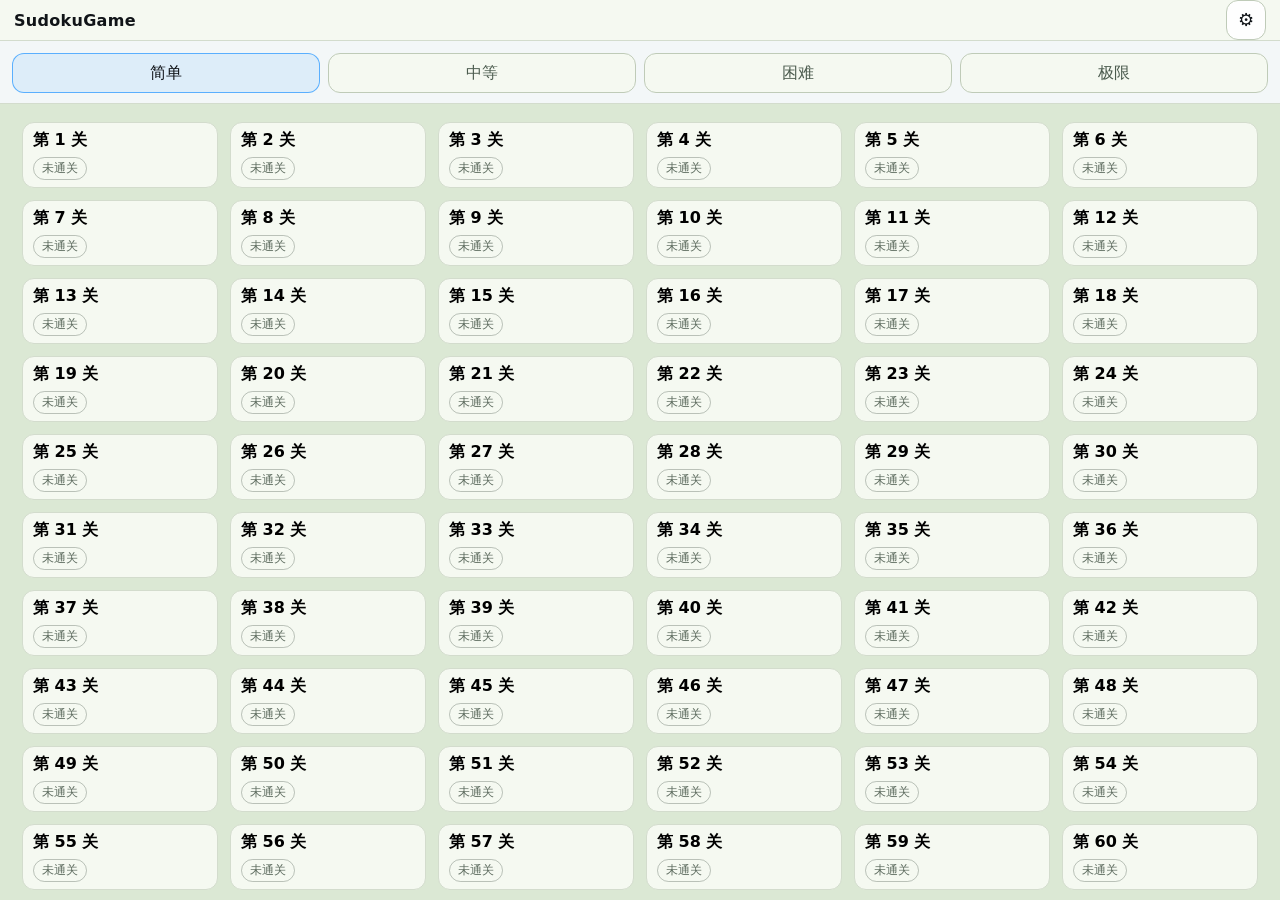
==== SudokuGame - beta/index.html @ 847280d6 "用于测试网站可用性的Beta版本" ====
<!doctype html>
<html lang="zh-CN">
  <head>
    <meta charset="UTF-8" />
    <meta name="viewport" content="width=device-width, initial-scale=1, viewport-fit=cover" />
    <title>SudokuGame</title>
    <link rel="stylesheet" href="./styles.css" />
    <script defer src="./levels.js"></script>
    <script defer src="./app.js"></script>
  </head>
  <body>
    <div id="app">
      <div id="screen-levels" class="screen">
        <header class="topbar">
          <div class="topbar-left">
            <div class="brand">SudokuGame</div>
          </div>
          <div class="topbar-center">
            <div id="levels-status" class="levels-status"></div>
          </div>
          <div class="topbar-right">
            <button id="btn-settings" class="icon-btn" type="button" aria-label="设置">
              <span class="icon">⚙</span>
            </button>
          </div>
        </header>

        <div class="levels">
          <div class="difficulty-tabs" id="difficulty-tabs"></div>
          <div class="levels-scroll" id="levels-scroll">
            <div class="levels-spacer" id="levels-spacer"></div>
            <div class="levels-viewport" id="levels-viewport"></div>
          </div>
        </div>
      </div>

      <div id="screen-game" class="screen hidden">
        <header class="topbar">
          <div class="topbar-left">
            <button id="btn-back" class="icon-btn" type="button" aria-label="返回">
              <span class="icon">←</span>
            </button>
            <div id="game-difficulty" class="pill"></div>
          </div>
          <div class="topbar-center">
            <div id="game-timer" class="timer">00:00</div>
          </div>
          <div class="topbar-right">
            <button id="btn-pause" class="icon-btn" type="button" aria-label="暂停">
              <span class="icon">⏸</span>
            </button>
            <button id="btn-settings-2" class="icon-btn" type="button" aria-label="设置">
              <span class="icon">⚙</span>
            </button>
          </div>
        </header>

        <main class="game">
          <div id="board" class="board" aria-label="数独棋盘"></div>

          <div class="controls">
            <div id="pad" class="pad" aria-label="数字键盘"></div>
            <div class="actions">
              <button id="btn-erase" class="action-btn" type="button">擦除</button>
              <button id="btn-undo" class="action-btn" type="button">撤回</button>
              <button id="btn-hint" class="action-btn" type="button">提示</button>
              <button id="btn-note" class="action-btn" type="button">笔记</button>
            </div>
          </div>
        </main>

        <div id="pause-overlay" class="overlay hidden" role="dialog" aria-modal="true">
          <div class="overlay-card">
            <div class="overlay-title">已暂停</div>
            <button id="btn-resume" class="primary-btn" type="button">继续</button>
            <button id="btn-restart" class="ghost-btn" type="button">重玩本局</button>
            <button id="btn-pause-settings" class="ghost-btn" type="button">设置</button>
            <button id="btn-exit" class="ghost-btn" type="button">退出本局</button>
          </div>
        </div>
      </div>

      <div id="settings-modal" class="modal hidden" role="dialog" aria-modal="true">
        <div class="modal-card">
          <div class="modal-header">
            <div class="modal-title">设置</div>
            <button id="btn-settings-close" class="icon-btn" type="button" aria-label="关闭">
              <span class="icon">✕</span>
            </button>
          </div>
          <div class="modal-body">
            <div class="setting-row">
              <div class="setting-label">音效</div>
              <label class="switch">
                <input id="setting-sound" type="checkbox" />
                <span class="slider"></span>
              </label>
            </div>
            <div class="setting-row">
              <div class="setting-label">界面亮度</div>
              <div style="display:flex; align-items:center; gap:10px">
                <input id="setting-brightness" type="range" min="70" max="110" step="1" />
                <div id="setting-brightness-value" class="pill">100%</div>
              </div>
            </div>
            <div class="setting-row">
              <div class="setting-label">突出显示区域</div>
              <label class="switch">
                <input id="setting-highlight-region" type="checkbox" />
                <span class="slider"></span>
              </label>
            </div>
            <div class="setting-row">
              <div class="setting-label">突出相同数字</div>
              <label class="switch">
                <input id="setting-highlight-same" type="checkbox" />
                <span class="slider"></span>
              </label>
            </div>
            <div class="setting-row">
              <div class="setting-label">突出相同笔记</div>
              <label class="switch">
                <input id="setting-highlight-same-notes" type="checkbox" />
                <span class="slider"></span>
              </label>
            </div>
            <div id="setting-row-highlight-same-notes-mode" class="setting-row">
              <div class="setting-label">突出相同笔记：数字</div>
              <label class="switch">
                <input id="setting-highlight-same-notes-digit" type="checkbox" />
                <span class="slider"></span>
              </label>
            </div>
            <div class="setting-row">
              <div class="setting-label">双击自动填入唯一笔记</div>
              <label class="switch">
                <input id="setting-double-click-fill-note" type="checkbox" />
                <span class="slider"></span>
              </label>
            </div>
            <div class="setting-row">
              <div class="setting-label">高亮唯一数</div>
              <label class="switch">
                <input id="setting-highlight-unique" type="checkbox" />
                <span class="slider"></span>
              </label>
            </div>
            <div class="setting-row">
              <div class="setting-label">选数优先</div>
              <label class="switch">
                <input id="setting-number-first" type="checkbox" />
                <span class="slider"></span>
              </label>
            </div>

            <div class="divider"></div>

            <div class="setting-row">
              <button id="btn-export" class="ghost-btn" type="button">导出分享码</button>
              <button id="btn-import" class="ghost-btn" type="button">导入分享码</button>
            </div>
            <div class="setting-row">
              <button id="btn-reset" class="danger-btn" type="button">清空本地数据</button>
            </div>
          </div>
        </div>
        <div id="modal-backdrop" class="modal-backdrop"></div>
      </div>

      <div id="toast" class="toast hidden"></div>
    </div>
  </body>
</html>
---- SudokuGame - beta/styles.css ----
:root{
  --bg-base:#DBE8D4;
  --panel-base:#f5f9f1;
  --panel2-base:#edf4e6;
  --line-base:#bfcbb8;
  --line2-base:#d3dccd;
  --bg:var(--bg-base);
  --panel:var(--panel-base);
  --panel2:var(--panel2-base);
  --text:#101418;
  --muted:#4b5b4e;
  --line:var(--line-base);
  --line2:var(--line2-base);
  --accent:#3aa0ff;
  --good:#2f743f;
  --bad:#ff4d4d;
  --sel-empty:#307D45;
  --sel-fill:#307D45;
  --sel-fill-text:#ffffff;
  --affect:#C7ECC1;
  --same:#74B118;
  --given:#101418;
  --user:#0a6e33;
  --note:#6e7b70;
  --note-same:#74B118;
  --shadow:0 10px 30px rgba(0,0,0,.12);
  --ui-brightness:1;
}

*{box-sizing:border-box}
html,body{height:100%; overflow-x:hidden}
body{
  margin:0;
  font-family:system-ui,-apple-system,Segoe UI,Roboto,Helvetica,Arial,"PingFang SC","Microsoft YaHei",sans-serif;
  background:var(--bg);
  color:var(--text);
  -webkit-tap-highlight-color:transparent;
  user-select:none;
}

button,input{font:inherit}

.hidden{display:none !important}

#app{
  height:100%;
  display:flex;
  flex-direction:column;
  background:var(--bg);
  filter:brightness(var(--ui-brightness));
  overflow-x:hidden;
}
.screen{height:100%; display:flex; flex-direction:column}

.topbar{
  height:56px;
  padding:0 14px;
  display:flex;
  align-items:center;
  justify-content:space-between;
  background:var(--panel);
  border-bottom:1px solid var(--line2);
}
.topbar-left,.topbar-center,.topbar-right{display:flex; align-items:center; gap:10px; min-width:0}
.brand{font-weight:700; letter-spacing:.3px}
.icon-btn{
  height:40px;
  min-width:40px;
  padding:0 10px;
  border-radius:12px;
  border:1px solid var(--line);
  background:rgba(255,255,255,.9);
  color:var(--text);
}
.icon{font-size:18px; line-height:1}
.pill{
  padding:6px 10px;
  border-radius:999px;
  border:1px solid var(--line);
  background:var(--panel2);
  color:var(--muted);
  font-size:12px;
  max-width:52vw;
  overflow:hidden;
  text-overflow:ellipsis;
  white-space:nowrap;
}
.timer{font-variant-numeric:tabular-nums; font-weight:700}
.levels-status{
  font-variant-numeric:tabular-nums;
  font-weight:750;
  color:rgba(10, 110, 51, .9);
}

.levels{flex:1; display:flex; flex-direction:column}
.difficulty-tabs{
  position:sticky;
  top:0;
  z-index:2;
  display:flex;
  gap:8px;
  padding:12px 12px 10px;
  background:rgba(246,248,251,.92);
  border-bottom:1px solid var(--line2);
}
.tab{
  flex:1;
  height:40px;
  border-radius:12px;
  border:1px solid var(--line);
  background:var(--panel);
  color:var(--muted);
}
.tab.active{
  border-color:rgba(58,160,255,.8);
  color:var(--text);
  background:rgba(58,160,255,.12);
}
.levels-scroll{
  flex:1;
  overflow:auto;
  padding:18px 22px 26px;
  position:relative;
}
.levels-spacer{height:0}
.levels-viewport{
  position:absolute;
  left:22px;
  right:22px;
  top:18px;
  display:grid;
  gap:12px;
}
.level-tile{
  display:flex;
  flex-direction:column;
  align-items:flex-start;
  justify-content:center;
  padding:8px 10px;
  border-radius:12px;
  border:1px solid var(--line2);
  background:var(--panel);
}
.level-tile:active{transform:translateY(1px)}
.level-tile .level-title{font-weight:750}
.level-tile .level-meta{margin-top:6px}
.level-row{
  height:44px;
  display:flex;
  align-items:center;
  justify-content:space-between;
  padding:0 12px;
  border-radius:12px;
  border:1px solid var(--line2);
  background:var(--panel);
  margin-bottom:10px;
}
.level-row:active{transform:translateY(1px)}
.level-title{font-weight:650}
.level-meta{display:flex; gap:8px; align-items:center; font-size:12px}
.tag{padding:2px 8px; border-radius:999px; border:1px solid var(--line); color:var(--muted)}
.tag.bad{border-color:rgba(75, 91, 78, .35); color:rgba(75, 91, 78, .9)}
.tag.good{border-color:rgba(47, 116, 63, .45); color:#0a6e33}
.tag.playing{border-color:rgba(58,160,255,.55); color:#1c6fd1}

.game{
  flex:1;
  display:flex;
  flex-direction:column;
  align-items:stretch;
  width:min(100vw,520px);
  margin:0 auto;
  padding:14px 12px 18px;
  gap:12px;
}
.board{
  width:100%;
  aspect-ratio:1/1;
  background:var(--bg);
  border:2px solid var(--line);
  border-radius:16px;
  display:grid;
  grid-template-columns:repeat(9,1fr);
  grid-template-rows:repeat(9,1fr);
  overflow:hidden;
}
.cell{
  position:relative;
  border:1px solid rgba(42, 63, 42, .14);
  background:var(--bg);
  display:flex;
  align-items:center;
  justify-content:center;
  font-size:22px;
  font-weight:750;
  color:var(--given);
}
.cell.given{color:var(--given)}
.cell.user{color:var(--user)}
.cell.error{
  background:rgba(255,77,77,.28);
  color:#fff;
}
.cell.conflict{outline:2px solid rgba(255,77,77,.8); outline-offset:-2px}
.cell.conflict:not(.error){color:#d11a1a}
.cell.sel-empty{background:var(--sel-empty)}
.cell.sel-fill{background:var(--sel-fill); color:var(--sel-fill-text)}
.cell.affect{background:var(--affect)}
.cell.same{background:var(--same); color:#fff}
.cell.note-highlight{background:rgba(142, 183, 89, .22)}
.cell.error.sel-empty,
.cell.error.sel-fill,
.cell.error.affect,
.cell.error.same,
.cell.error.note-highlight{
  background:rgba(255,77,77,.28);
  color:#fff;
}

.cell.bright{filter:brightness(1.1)}
.cell .notes{
  position:absolute;
  inset:4px;
  display:grid;
  grid-template-columns:repeat(3,1fr);
  grid-template-rows:repeat(3,1fr);
  font-size:10px;
  line-height:1;
  color:var(--note);
  font-weight:650;
  pointer-events:none;
}
.cell .notes span{
  display:flex;
  align-items:center;
  justify-content:center;
  opacity:.9;
}
.cell .notes span.on{color:var(--note); opacity:1}
.cell .notes span.same-note{color:var(--note-same); opacity:1; filter:brightness(1.05)}
.cell.sel-empty{color:#fff}
.cell.sel-empty .notes{color:rgba(255,255,255,.65)}
.cell.sel-empty .notes span.on{color:#fff; opacity:1}

.cell:nth-child(9n+3),
.cell:nth-child(9n+6){border-right:2px solid rgba(15, 22, 29, .18)}
.cell:nth-child(n+19):nth-child(-n+27),
.cell:nth-child(n+46):nth-child(-n+54){border-bottom:2px solid rgba(15, 22, 29, .18)}

.controls{
  width:100%;
  display:flex;
  flex-direction:column;
  gap:10px;
}
.pad{
  display:grid;
  grid-template-columns:repeat(9,minmax(0,1fr));
  gap:8px;
}
.pad-btn{
  height:44px;
  min-width:0;
  padding:0;
  border-radius:12px;
  border:1px solid var(--line);
  background:var(--panel);
  color:var(--text);
  font-weight:800;
}
.pad-btn.off{opacity:.35}
.pad-btn.locked{
  border-color:rgba(58,160,255,.85);
  background:rgba(58,160,255,.15);
}
.pad.note .pad-btn{
  border-color:rgba(28, 111, 209, .55);
  color:#0b4aa2;
}
.actions{
  display:grid;
  grid-template-columns:repeat(4,minmax(0,1fr));
  gap:8px;
}
.action-btn{
  height:44px;
  min-width:0;
  border-radius:12px;
  border:1px solid var(--line);
  background:var(--panel);
  color:var(--text);
  font-weight:650;
}
.action-btn.primary{
  border-color:rgba(58,160,255,.85);
  background:rgba(58,160,255,.15);
}

.overlay{
  position:fixed;
  inset:0;
  background:rgba(0,0,0,.32);
  display:flex;
  align-items:center;
  justify-content:center;
  padding:18px;
  z-index:10;
}
.overlay-card{
  width:min(92vw,420px);
  border-radius:18px;
  border:1px solid var(--line);
  background:var(--panel);
  box-shadow:var(--shadow);
  padding:16px;
  display:flex;
  flex-direction:column;
  gap:12px;
}
.overlay-title{font-size:18px; font-weight:800}
.primary-btn,.ghost-btn,.danger-btn{
  height:44px;
  border-radius:12px;
  border:1px solid var(--line);
  background:var(--panel);
  color:var(--text);
  font-weight:700;
}
.primary-btn{
  border-color:rgba(58,160,255,.9);
  background:rgba(58,160,255,.18);
}
.danger-btn{
  border-color:rgba(255,77,77,.8);
  background:rgba(255,77,77,.12);
}

.modal{position:fixed; inset:0; z-index:20}
.modal-backdrop{position:absolute; inset:0; background:rgba(0,0,0,.55)}
.modal-card{
  position:absolute;
  left:50%;
  top:50%;
  transform:translate(-50%,-50%);
  width:min(92vw,460px);
  border-radius:18px;
  border:1px solid var(--line);
  background:var(--panel);
  box-shadow:var(--shadow);
  padding:14px 14px 12px;
  z-index:1;
}
.modal-header{display:flex; align-items:center; justify-content:space-between; gap:10px; padding-bottom:8px}
.modal-title{font-size:18px; font-weight:800}
.modal-body{display:flex; flex-direction:column; gap:12px; padding-top:6px}
.divider{height:1px; background:var(--line2); margin:6px 0}

.setting-row{display:flex; align-items:center; justify-content:space-between; gap:10px}
.setting-label{color:var(--muted); font-weight:650}
.setting-row input[type="range"]{
  width:160px;
  accent-color:var(--sel-fill);
}
.switch{position:relative; display:inline-block; width:48px; height:28px}
.switch input{opacity:0; width:0; height:0}
.slider{
  position:absolute; cursor:pointer;
  inset:0;
  background:var(--panel2);
  border:1px solid var(--line);
  border-radius:999px;
  transition:120ms ease;
}
.slider:before{
  position:absolute; content:"";
  height:22px; width:22px;
  left:3px; top:2px;
  background:#ffffff;
  border-radius:50%;
  transition:120ms ease;
}
input:checked + .slider{
  background:rgba(48, 125, 69, .34);
  border-color:rgba(48, 125, 69, .75);
}
input:checked + .slider:before{transform:translateX(20px)}

.toast{
  position:fixed;
  left:50%;
  bottom:24px;
  transform:translateX(-50%);
  padding:10px 12px;
  background:rgba(255,255,255,.92);
  border:1px solid var(--line);
  border-radius:12px;
  box-shadow:var(--shadow);
  color:var(--text);
  font-size:13px;
  z-index:30;
}

@media (max-width:420px){
  .actions{grid-template-columns:repeat(2,1fr)}
  .pad{gap:5px}
  .pad-btn,.action-btn{height:46px}
  .cell{font-size:20px}
}
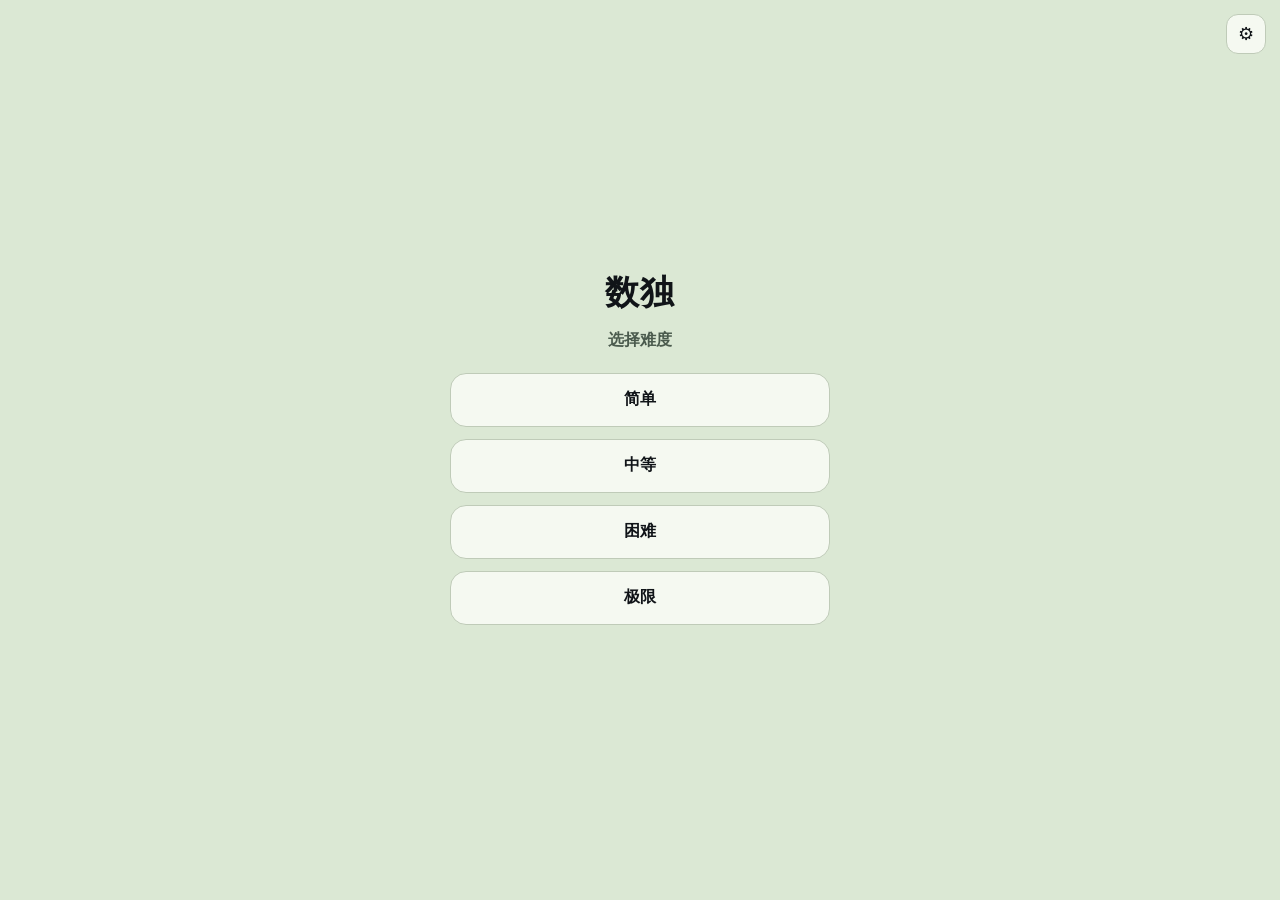
==== commit d84b1db4: "3.15beta更新" ====
--- a/SudokuGame - beta/index.html
+++ b/SudokuGame - beta/index.html
@@ -4,29 +4,43 @@
     <meta charset="UTF-8" />
     <meta name="viewport" content="width=device-width, initial-scale=1, viewport-fit=cover" />
     <title>SudokuGame</title>
-    <link rel="stylesheet" href="./styles.css" />
-    <script defer src="./levels.js"></script>
-    <script defer src="./app.js"></script>
+    <link rel="stylesheet" href="./styles.css?v=20260315" />
+    <script defer src="./levels.js?v=20260315"></script>
+    <script defer src="./app.js?v=20260315"></script>
   </head>
   <body>
     <div id="app">
-      <div id="screen-levels" class="screen">
-        <header class="topbar">
-          <div class="topbar-left">
-            <div class="brand">SudokuGame</div>
-          </div>
-          <div class="topbar-center">
+      <div id="screen-home" class="screen">
+        <button id="btn-settings" class="icon-btn home-settings" type="button" aria-label="设置">
+          <span class="icon">⚙</span>
+        </button>
+        <main class="home">
+          <div class="home-title">数独</div>
+          <div class="home-subtitle">选择难度</div>
+          <div class="home-buttons">
+            <button id="btn-diff-easy" class="home-btn" type="button">简单</button>
+            <button id="btn-diff-medium" class="home-btn" type="button">中等</button>
+            <button id="btn-diff-hard" class="home-btn" type="button">困难</button>
+            <button id="btn-diff-diabolical" class="home-btn" type="button">极限</button>
+          </div>
+        </main>
+      </div>
+
+      <div id="screen-levels" class="screen hidden">
+        <button id="btn-levels-back" class="icon-btn levels-back" type="button" aria-label="返回">
+          <span class="icon">←</span>
+        </button>
+        <button id="btn-settings-3" class="icon-btn levels-settings" type="button" aria-label="设置">
+          <span class="icon">⚙</span>
+        </button>
+
+        <div class="levels">
+          <div class="levels-head">
+            <div id="levels-diff" class="pill"></div>
             <div id="levels-status" class="levels-status"></div>
-          </div>
-          <div class="topbar-right">
-            <button id="btn-settings" class="icon-btn" type="button" aria-label="设置">
-              <span class="icon">⚙</span>
-            </button>
-          </div>
-        </header>
-
-        <div class="levels">
-          <div class="difficulty-tabs" id="difficulty-tabs"></div>
+            <button id="btn-continue" class="ghost-btn levels-continue" type="button">继续</button>
+          </div>
+          <div class="difficulty-tabs hidden" id="difficulty-tabs"></div>
           <div class="levels-scroll" id="levels-scroll">
             <div class="levels-spacer" id="levels-spacer"></div>
             <div class="levels-viewport" id="levels-viewport"></div>
@@ -69,13 +83,29 @@
           </div>
         </main>
 
+        <div id="hint-panel" class="hint-panel hidden">
+          <div class="hint-card">
+            <div class="hint-head">
+              <div id="hint-badge" class="hint-badge"></div>
+              <button id="btn-hint-close" class="icon-btn" type="button" aria-label="关闭">
+                <span class="icon">✕</span>
+              </button>
+            </div>
+            <div id="hint-message" class="hint-message"></div>
+            <div class="hint-actions">
+              <button id="btn-hint-next" class="ghost-btn" type="button">下一步</button>
+              <button id="btn-hint-apply" class="primary-btn" type="button">填入</button>
+            </div>
+          </div>
+        </div>
+
         <div id="pause-overlay" class="overlay hidden" role="dialog" aria-modal="true">
           <div class="overlay-card">
             <div class="overlay-title">已暂停</div>
             <button id="btn-resume" class="primary-btn" type="button">继续</button>
             <button id="btn-restart" class="ghost-btn" type="button">重玩本局</button>
             <button id="btn-pause-settings" class="ghost-btn" type="button">设置</button>
-            <button id="btn-exit" class="ghost-btn" type="button">退出本局</button>
+            <button id="btn-exit" class="ghost-btn" type="button">保存并退出</button>
           </div>
         </div>
       </div>
@@ -156,15 +186,36 @@
             <div class="divider"></div>
 
             <div class="setting-row">
-              <button id="btn-export" class="ghost-btn" type="button">导出分享码</button>
-              <button id="btn-import" class="ghost-btn" type="button">导入分享码</button>
-            </div>
-            <div class="setting-row">
-              <button id="btn-reset" class="danger-btn" type="button">清空本地数据</button>
+              <button id="btn-export-game" class="ghost-btn" type="button">导出分享码</button>
+              <button id="btn-import-game" class="ghost-btn" type="button">导入分享码</button>
+            </div>
+            <div class="setting-row">
+              <button id="btn-archive-open" class="ghost-btn" type="button">存档设置</button>
             </div>
           </div>
         </div>
         <div id="modal-backdrop" class="modal-backdrop"></div>
+      </div>
+
+      <div id="archive-modal" class="modal hidden" role="dialog" aria-modal="true">
+        <div class="modal-card">
+          <div class="modal-header">
+            <div class="modal-title">存档设置</div>
+            <button id="btn-archive-close" class="icon-btn" type="button" aria-label="关闭">
+              <span class="icon">✕</span>
+            </button>
+          </div>
+          <div class="modal-body">
+            <div class="setting-row">
+              <button id="btn-export-archive" class="ghost-btn" type="button">导出存档</button>
+              <button id="btn-import-archive" class="ghost-btn" type="button">导入存档</button>
+            </div>
+            <div class="setting-row">
+              <button id="btn-reset-archive" class="danger-btn" type="button">清空存档</button>
+            </div>
+          </div>
+        </div>
+        <div id="archive-backdrop" class="modal-backdrop"></div>
       </div>
 
       <div id="toast" class="toast hidden"></div>
--- a/SudokuGame - beta/styles.css
+++ b/SudokuGame - beta/styles.css
@@ -37,6 +37,9 @@
   -webkit-tap-highlight-color:transparent;
   user-select:none;
 }
+html.modal-open,body.modal-open{overflow:hidden; height:100%; overscroll-behavior:none}
+body.modal-open .levels-scroll{overflow:hidden}
+body.modal-open #screen-levels{touch-action:none}
 
 button,input{font:inherit}
 
@@ -92,7 +95,92 @@
   color:rgba(10, 110, 51, .9);
 }
 
-.levels{flex:1; display:flex; flex-direction:column}
+.levels{flex:1; display:flex; flex-direction:column; padding-top:60px}
+#screen-levels{position:relative}
+.levels-back{
+  position:absolute;
+  top:14px;
+  left:14px;
+  background:var(--panel);
+}
+.levels-settings{
+  position:absolute;
+  top:14px;
+  right:14px;
+  background:var(--panel);
+}
+.levels-head{
+  display:flex;
+  align-items:center;
+  justify-content:center;
+  gap:10px;
+  padding:16px 18px 8px;
+  position:relative;
+}
+.levels-continue{
+  position:absolute;
+  right:18px;
+  top:50%;
+  transform:translateY(-50%);
+  height:34px;
+  min-width:0;
+  padding:0 12px;
+  border-radius:999px;
+  font-size:12px;
+  font-weight:800;
+  background:rgba(255,255,255,.92);
+}
+.levels-head .pill{
+  padding:10px 16px;
+  font-size:14px;
+  font-weight:800;
+  color:rgba(10, 110, 51, .92);
+  background:rgba(142, 183, 89, .18);
+  border-color:rgba(47, 116, 63, .35);
+  box-shadow:0 6px 16px rgba(0,0,0,.08);
+}
+#screen-home{position:relative}
+.home-settings{
+  position:absolute;
+  top:14px;
+  right:14px;
+  background:var(--panel);
+}
+.home{
+  flex:1;
+  display:flex;
+  flex-direction:column;
+  align-items:center;
+  justify-content:center;
+  padding:22px 18px 28px;
+  gap:14px;
+}
+.home-title{
+  font-size:34px;
+  font-weight:850;
+  letter-spacing:.6px;
+}
+.home-subtitle{
+  color:var(--muted);
+  font-weight:650;
+}
+.home-buttons{
+  width:min(92vw,380px);
+  display:flex;
+  flex-direction:column;
+  gap:12px;
+  margin-top:8px;
+}
+.home-btn{
+  height:54px;
+  border-radius:16px;
+  border:1px solid var(--line);
+  background:var(--panel);
+  color:var(--text);
+  font-weight:800;
+  letter-spacing:.3px;
+}
+.home-btn:active{transform:translateY(1px)}
 .difficulty-tabs{
   position:sticky;
   top:0;
@@ -140,9 +228,13 @@
   border-radius:12px;
   border:1px solid var(--line2);
   background:var(--panel);
+  overflow:hidden;
 }
 .level-tile:active{transform:translateY(1px)}
-.level-tile .level-title{font-weight:750}
+.level-tile.locked{opacity:.55}
+.level-tile.locked:active{transform:none}
+.level-tile.focus{outline:2px solid rgba(47, 116, 63, .55); outline-offset:2px}
+.level-tile .level-title{font-weight:750; max-width:100%; overflow:hidden; text-overflow:ellipsis; white-space:nowrap}
 .level-tile .level-meta{margin-top:6px}
 .level-row{
   height:44px;
@@ -157,11 +249,21 @@
 }
 .level-row:active{transform:translateY(1px)}
 .level-title{font-weight:650}
-.level-meta{display:flex; gap:8px; align-items:center; font-size:12px}
-.tag{padding:2px 8px; border-radius:999px; border:1px solid var(--line); color:var(--muted)}
+.level-meta{display:flex; gap:8px; row-gap:6px; flex-wrap:wrap; align-items:center; font-size:12px}
+.tag{
+  padding:2px 8px;
+  border-radius:999px;
+  border:1px solid var(--line);
+  color:var(--muted);
+  white-space:nowrap;
+  max-width:100%;
+  overflow:hidden;
+  text-overflow:ellipsis;
+}
 .tag.bad{border-color:rgba(75, 91, 78, .35); color:rgba(75, 91, 78, .9)}
 .tag.good{border-color:rgba(47, 116, 63, .45); color:#0a6e33}
-.tag.playing{border-color:rgba(58,160,255,.55); color:#1c6fd1}
+.tag.range{border-color:rgba(75, 91, 78, .22); color:rgba(75, 91, 78, .85)}
+.tag.lock{border-color:rgba(75, 91, 78, .25); color:rgba(75, 91, 78, .8)}
 
 .game{
   flex:1;
@@ -177,22 +279,71 @@
   width:100%;
   aspect-ratio:1/1;
   background:var(--bg);
-  border:2px solid var(--line);
+  border:4px solid rgba(15, 22, 29, .50);
   border-radius:16px;
+  position:relative;
   display:grid;
   grid-template-columns:repeat(9,1fr);
   grid-template-rows:repeat(9,1fr);
   overflow:hidden;
 }
+.hint-lines{
+  position:absolute;
+  inset:0;
+  width:100%;
+  height:100%;
+  z-index:6;
+  pointer-events:none;
+}
+.hint-lines.sf-anim .sf-band{
+  animation:sfScan 800ms ease-out 1;
+}
+@keyframes sfScan{
+  0%{opacity:0; transform:translateX(-8px)}
+  100%{opacity:1; transform:translateX(0)}
+}
+.board.hinting .cell{opacity:.22}
+.board.hinting .cell.hint-unit{opacity:1; background:rgba(142, 183, 89, .14)}
+.board.hinting .cell.hint-source{
+  opacity:1;
+  outline:2px solid rgba(173, 116, 230, .75);
+  outline-offset:-2px;
+}
+.board.hinting .cell.hint-elim{
+  opacity:1;
+  outline:2px solid rgba(255, 111, 97, .78);
+  outline-offset:-2px;
+}
+.board.hinting .cell.hint-target{
+  opacity:1;
+  outline:3px solid rgba(255, 215, 0, .95);
+  outline-offset:-3px;
+  animation:hintPulse 1.1s ease-in-out infinite;
+}
+@keyframes hintPulse{
+  0%{box-shadow:0 0 0 0 rgba(255, 215, 0, .34)}
+  70%{box-shadow:0 0 0 10px rgba(255, 215, 0, 0)}
+  100%{box-shadow:0 0 0 0 rgba(255, 215, 0, 0)}
+}
 .cell{
   position:relative;
+  z-index:1;
   border:1px solid rgba(42, 63, 42, .14);
   background:var(--bg);
   display:flex;
   align-items:center;
   justify-content:center;
-  font-size:22px;
-  font-weight:750;
+  font-family:ui-sans-serif, system-ui, -apple-system, Segoe UI, Roboto, Helvetica, Arial, "PingFang SC", "Microsoft YaHei", sans-serif;
+  font-variant-numeric:tabular-nums;
+  font-size:32px;
+  font-weight:300;
+  font-synthesis: none;
+  --digit-stroke:.60px;
+  text-shadow:
+    var(--digit-stroke) 0 0 currentColor,
+    calc(var(--digit-stroke) * -1) 0 0 currentColor,
+    0 var(--digit-stroke) 0 currentColor,
+    0 calc(var(--digit-stroke) * -1) 0 currentColor;
   color:var(--given);
 }
 .cell.given{color:var(--given)}
@@ -224,10 +375,11 @@
   display:grid;
   grid-template-columns:repeat(3,1fr);
   grid-template-rows:repeat(3,1fr);
-  font-size:10px;
-  line-height:1;
+  font-size:13px;
+  line-height:1.05;
   color:var(--note);
-  font-weight:650;
+  font-weight:350;
+  text-shadow:none;
   pointer-events:none;
 }
 .cell .notes span{
@@ -235,6 +387,20 @@
   align-items:center;
   justify-content:center;
   opacity:.9;
+  position:relative;
+}
+.cell .notes span.elim::after{
+  content:"×";
+  position:absolute;
+  inset:0;
+  display:flex;
+  align-items:center;
+  justify-content:center;
+  color:rgba(255, 111, 97, .9);
+  font-weight:900;
+  font-size:12px;
+  line-height:1;
+  pointer-events:none;
 }
 .cell .notes span.on{color:var(--note); opacity:1}
 .cell .notes span.same-note{color:var(--note-same); opacity:1; filter:brightness(1.05)}
@@ -243,9 +409,9 @@
 .cell.sel-empty .notes span.on{color:#fff; opacity:1}
 
 .cell:nth-child(9n+3),
-.cell:nth-child(9n+6){border-right:2px solid rgba(15, 22, 29, .18)}
+.cell:nth-child(9n+6){border-right:2px solid rgba(15, 22, 29, .36)}
 .cell:nth-child(n+19):nth-child(-n+27),
-.cell:nth-child(n+46):nth-child(-n+54){border-bottom:2px solid rgba(15, 22, 29, .18)}
+.cell:nth-child(n+46):nth-child(-n+54){border-bottom:2px solid rgba(15, 22, 29, .36)}
 
 .controls{
   width:100%;
@@ -270,12 +436,12 @@
 }
 .pad-btn.off{opacity:.35}
 .pad-btn.locked{
-  border-color:rgba(58,160,255,.85);
-  background:rgba(58,160,255,.15);
+  border-color:rgba(48, 125, 69, .75);
+  background:rgba(48, 125, 69, .18);
 }
 .pad.note .pad-btn{
-  border-color:rgba(28, 111, 209, .55);
-  color:#0b4aa2;
+  border-color:rgba(48, 125, 69, .55);
+  color:#0a6e33;
 }
 .actions{
   display:grid;
@@ -292,8 +458,8 @@
   font-weight:650;
 }
 .action-btn.primary{
-  border-color:rgba(58,160,255,.85);
-  background:rgba(58,160,255,.15);
+  border-color:rgba(48, 125, 69, .75);
+  background:rgba(48, 125, 69, .18);
 }
 
 .overlay{
@@ -330,12 +496,55 @@
   border-color:rgba(58,160,255,.9);
   background:rgba(58,160,255,.18);
 }
+.primary-btn:disabled,.ghost-btn:disabled,.danger-btn:disabled{
+  opacity:.45;
+  filter:saturate(.35);
+  cursor:not-allowed;
+}
 .danger-btn{
   border-color:rgba(255,77,77,.8);
   background:rgba(255,77,77,.12);
 }
 
-.modal{position:fixed; inset:0; z-index:20}
+.hint-panel{
+  position:fixed;
+  left:50%;
+  bottom:calc(12px + env(safe-area-inset-bottom));
+  transform:translateX(-50%);
+  width:min(94vw,520px);
+  z-index:15;
+  pointer-events:none;
+}
+.hint-card{
+  pointer-events:auto;
+  border-radius:18px;
+  border:1px solid var(--line);
+  background:rgba(245, 249, 241, .94);
+  box-shadow:var(--shadow);
+  padding:12px;
+  display:flex;
+  flex-direction:column;
+  gap:8px;
+}
+.hint-head{display:flex; align-items:center; justify-content:space-between; gap:10px}
+.hint-badge{
+  font-size:12px;
+  font-weight:850;
+  color:rgba(10, 110, 51, .92);
+  background:rgba(142, 183, 89, .16);
+  border:1px solid rgba(47, 116, 63, .25);
+  padding:4px 10px;
+  border-radius:999px;
+  max-width:70%;
+  overflow:hidden;
+  text-overflow:ellipsis;
+  white-space:nowrap;
+}
+.hint-message{color:var(--text); line-height:1.35; font-weight:650}
+.hint-actions{display:flex; gap:8px}
+.hint-actions .primary-btn,.hint-actions .ghost-btn{height:40px; flex:1}
+
+.modal{position:fixed; inset:0; z-index:20; overflow:hidden; overscroll-behavior:contain}
 .modal-backdrop{position:absolute; inset:0; background:rgba(0,0,0,.55)}
 .modal-card{
   position:absolute;
@@ -343,6 +552,10 @@
   top:50%;
   transform:translate(-50%,-50%);
   width:min(92vw,460px);
+  max-height:calc(100vh - 36px);
+  overflow:auto;
+  -webkit-overflow-scrolling:touch;
+  overscroll-behavior:contain;
   border-radius:18px;
   border:1px solid var(--line);
   background:var(--panel);
@@ -404,6 +617,9 @@
   .actions{grid-template-columns:repeat(2,1fr)}
   .pad{gap:5px}
   .pad-btn,.action-btn{height:46px}
-  .cell{font-size:20px}
-}
-
+  .cell{font-size:24px}
+  .cell .notes{font-size:10px}
+  .level-meta{gap:6px; row-gap:6px; font-size:11px}
+  .tag{padding:2px 6px}
+}
+
